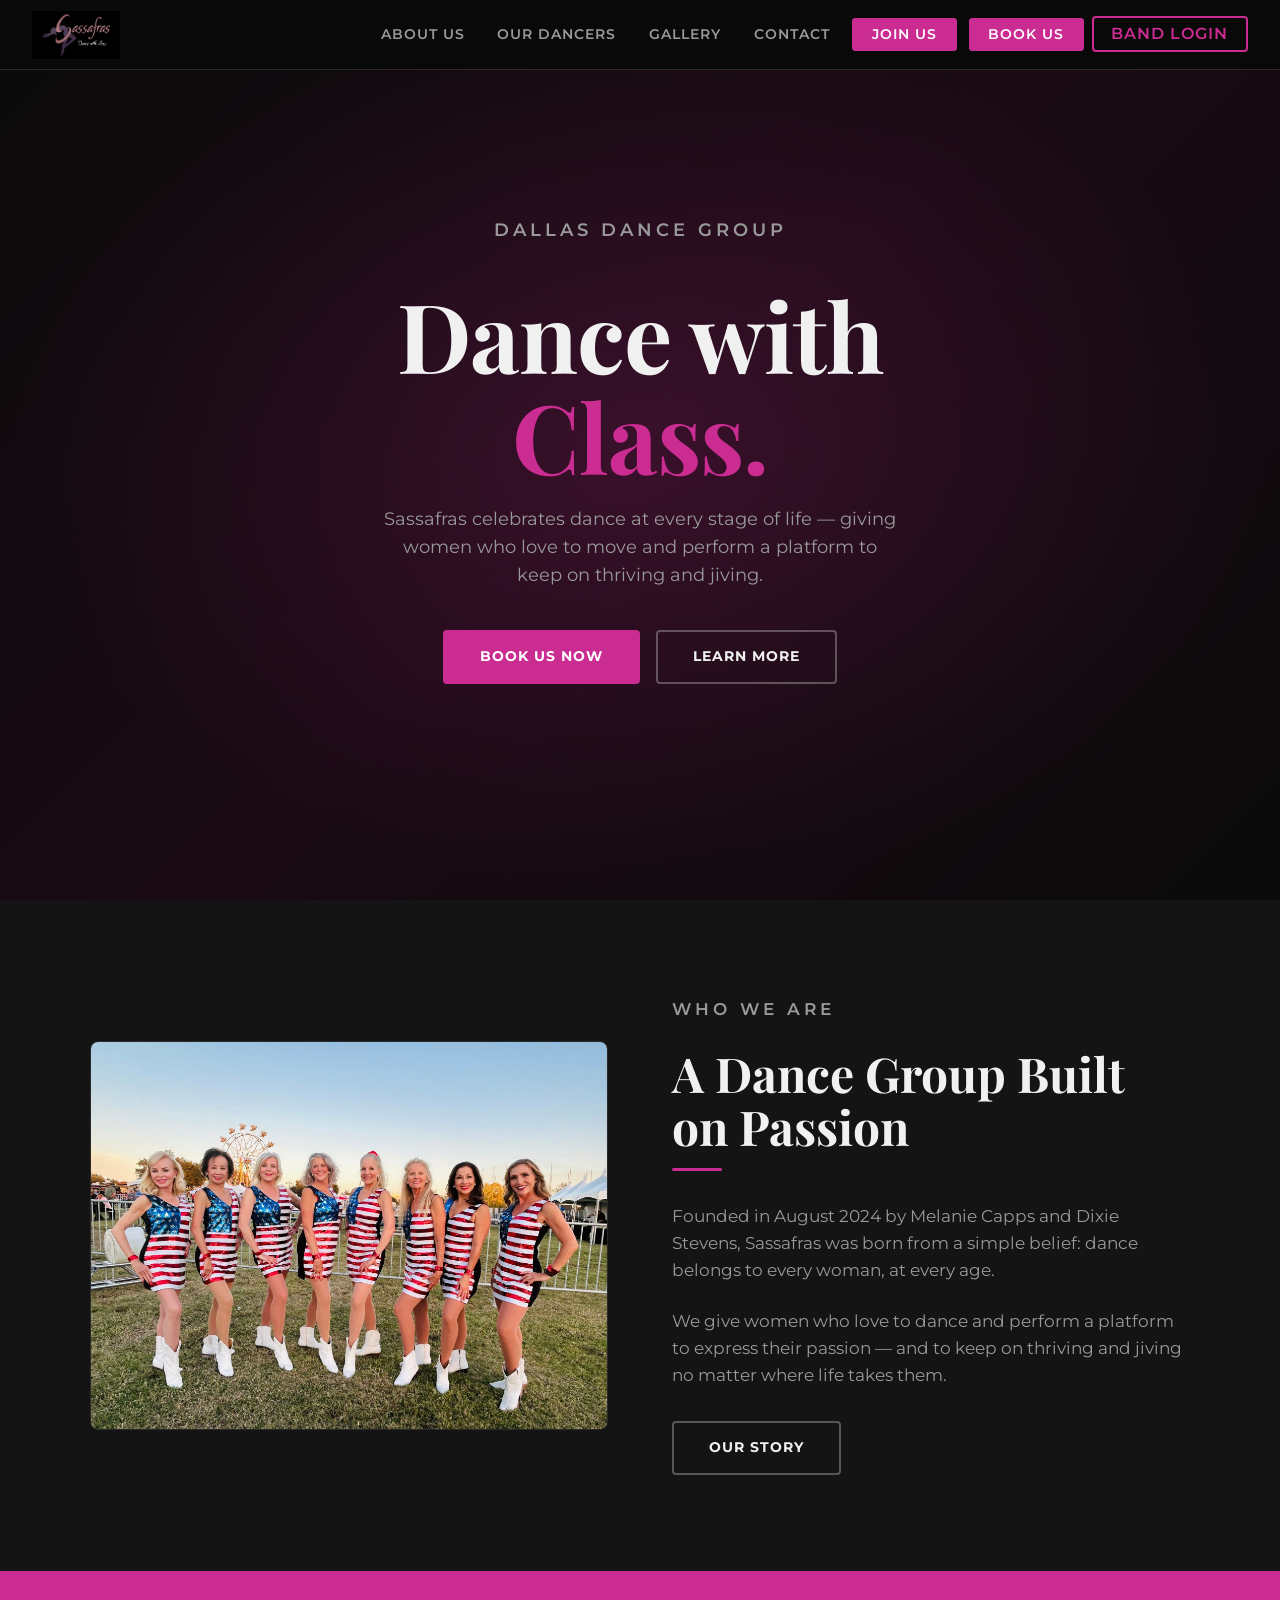
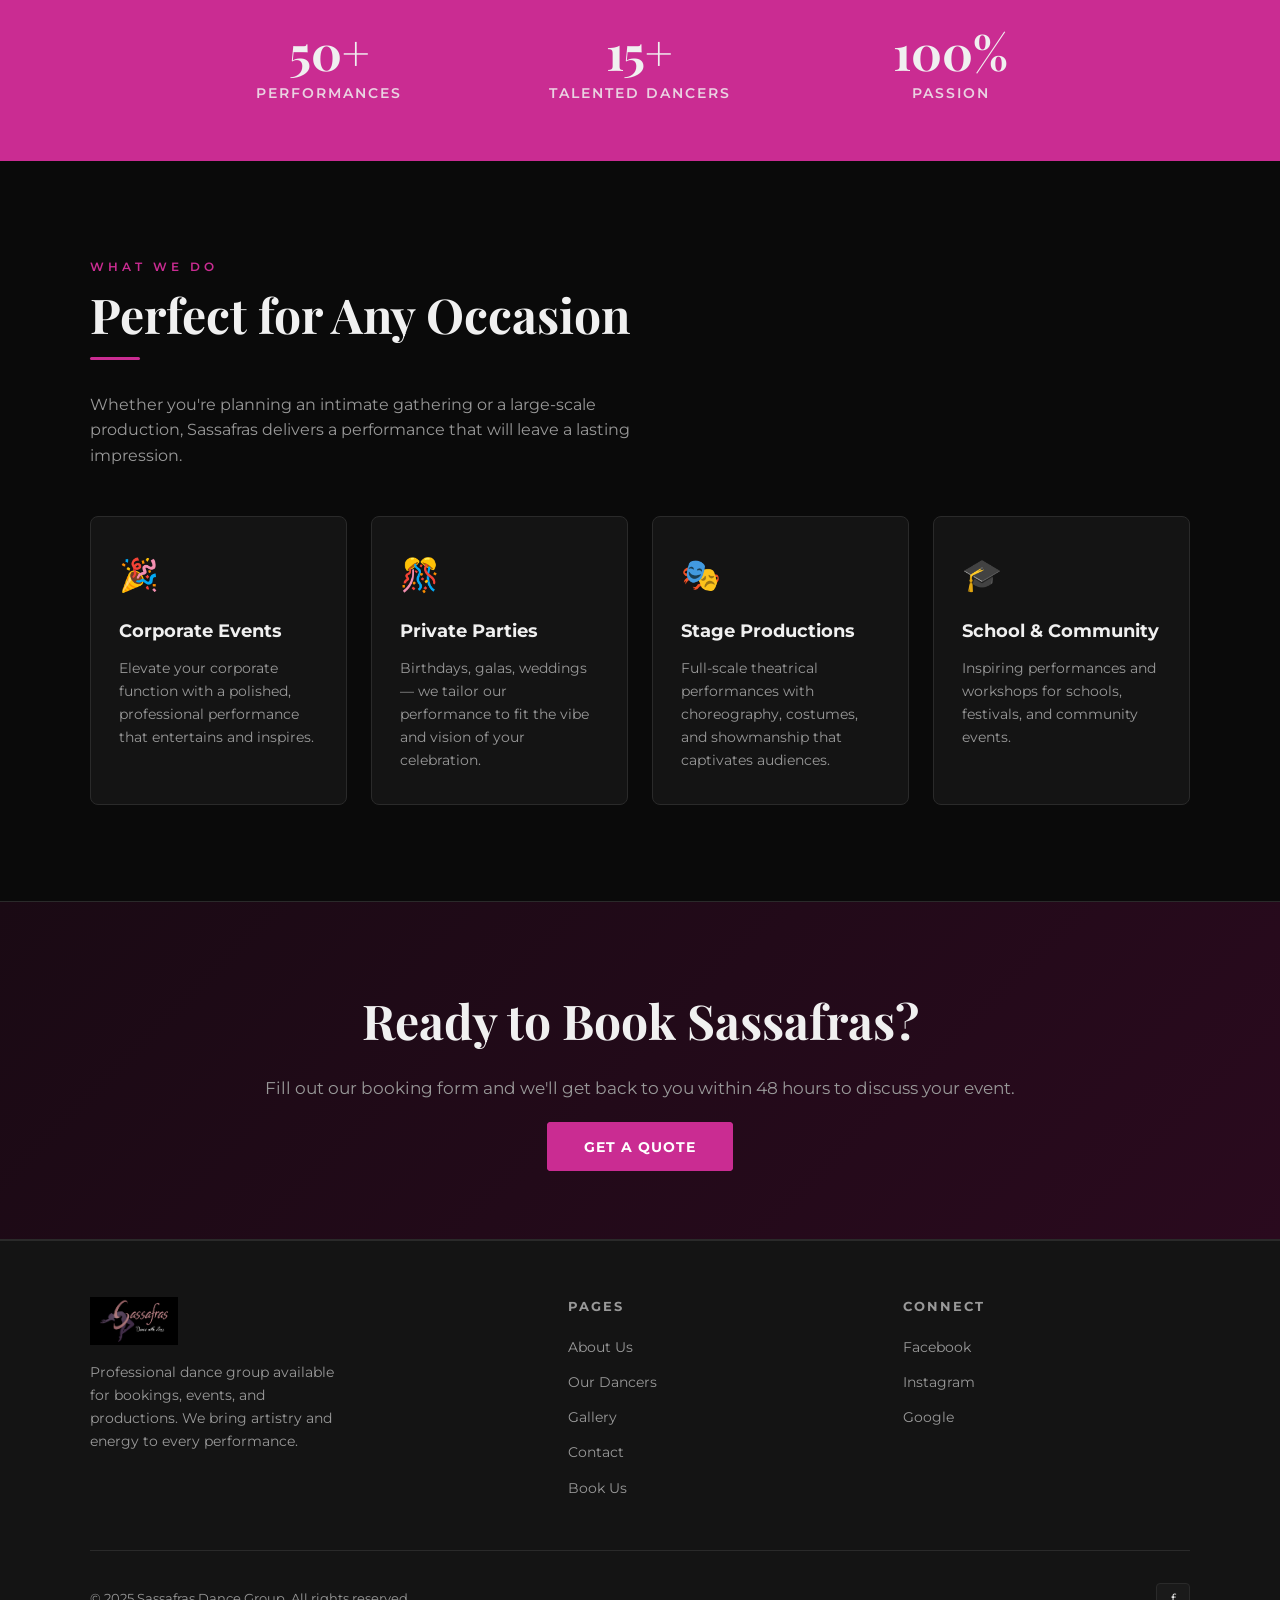
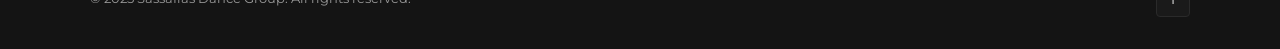
==== index.html @ 0d44bbad "Use absolute URL for favicon" ====
<!DOCTYPE html>
<html lang="en">
<head>
  <meta charset="UTF-8">
  <link rel="icon" type="image/png" href="https://sassafrastx.com/favicon.png">
  <link rel="shortcut icon" type="image/png" href="https://sassafrastx.com/favicon.png">
  <meta name="viewport" content="width=device-width, initial-scale=1.0">
  <meta name="google-site-verification" content="jRcwp123UtspNR2DZfoALTPp-thicHi8EPFoNKeW12Q">
  <title>Sassafras Dance Group — Dallas, TX</title>
  <meta name="description" content="Sassafras Dance Group is a professional women's dance performance group based in Dallas, TX. Available for corporate events, weddings, festivals, and more.">
  <meta name="keywords" content="dance group Dallas TX, women's dance team Dallas, professional dance performance DFW, book dancers Dallas, Sassafras Dance Group">
  <link rel="canonical" href="https://sassafrastx.com/">
  <meta property="og:type" content="website">
  <meta property="og:url" content="https://sassafrastx.com/">
  <meta property="og:title" content="Sassafras Dance Group — Dallas, TX">
  <meta property="og:description" content="Professional women's dance performance group based in Dallas, TX. Available for bookings across the DFW Metroplex.">
  <meta property="og:image" content="https://sassafrastx.com/images/logo.jpg">
  <script type="application/ld+json">
  {
    "@context": "https://schema.org",
    "@type": "PerformingGroup",
    "name": "Sassafras Dance Group",
    "url": "https://sassafrastx.com",
    "logo": "https://sassafrastx.com/images/logo.jpg",
    "description": "Professional women's dance performance group based in Dallas, TX. Available for corporate events, weddings, festivals, and community events across the DFW Metroplex.",
    "address": {
      "@type": "PostalAddress",
      "addressLocality": "Dallas",
      "addressRegion": "TX",
      "addressCountry": "US"
    },
    "email": "director@sassafrastx.com",
    "sameAs": [
      "https://facebook.com/share/g/1JULacy1gz/",
      "https://www.instagram.com/Sassafrastx/"
    ]
  }
  </script>
  <link rel="preconnect" href="https://fonts.googleapis.com">
  <link rel="preconnect" href="https://fonts.gstatic.com" crossorigin>
  <link href="https://fonts.googleapis.com/css2?family=Playfair+Display:wght@700&family=Montserrat:wght@400;600;700&display=swap" rel="stylesheet">
  <link rel="stylesheet" href="css/style.css">
  <!-- Google Analytics -->
  <script async src="https://www.googletagmanager.com/gtag/js?id=G-Y5L8GYF5NN"></script>
  <script>
    window.dataLayer = window.dataLayer || [];
    function gtag(){dataLayer.push(arguments);}
    gtag('js', new Date());
    gtag('config', 'G-Y5L8GYF5NN');
  </script>
</head>
<body>

  <!-- NAV -->
  <nav>
    <a class="nav-logo" href="/"><img src="images/logo.jpg" alt="Sassafras Dance Group" style="height:48px;width:auto;"></a>
    <ul class="nav-links">
      <li><a href="/about">About Us</a></li>
      <li><a href="/dancers">Our Dancers</a></li>
      <li><a href="/gallery">Gallery</a></li>
      <li><a href="/contact">Contact</a></li>
      <li><a href="/join" class="join-btn">Join Us</a></li>
      <li><a href="/book" class="book-btn">Book Us</a></li>
      <li><a href="https://auth.band.us/login?next_url=https%3A%2F%2Fwww.band.us%2Fband%2F95576450%2Fpost" target="_blank" class="login-btn">Band Login</a></li>
    </ul>
    <div class="hamburger" aria-label="Menu" role="button" tabindex="0">
      <span></span><span></span><span></span>
    </div>
  </nav>
  <div class="mobile-menu">
    <a href="/about">About Us</a>
    <a href="/dancers">Our Dancers</a>
    <a href="/gallery">Gallery</a>
    <a href="/contact">Contact</a>
    <a href="/join" class="book-btn">Join Us</a>
    <a href="/book" class="book-btn">Book Us</a>
    <a href="https://auth.band.us/login?next_url=https%3A%2F%2Fwww.band.us%2Fband%2F95576450%2Fpost" target="_blank">Band Login</a>
  </div>

  <!-- HERO -->
  <section class="hero">
    <div class="hero-content">
      <p class="hero-eyebrow">Dallas Dance Group</p>
      <h1>Dance with<br><span>Class.</span></h1>
      <p>Sassafras celebrates dance at every stage of life — giving women who love to move and perform a platform to keep on thriving and jiving.</p>
      <div class="hero-buttons">
        <a href="/book" class="btn-primary">Book Us Now</a>
        <a href="/about" class="btn-outline">Learn More</a>
      </div>
    </div>
  </section>

  <!-- ABOUT TEASER -->
  <section class="about-teaser">
    <div class="section-inner about-grid">
      <div style="border-radius:8px;overflow:hidden;border:1px solid var(--border);"><img src="images/Main/Who we are.jpg" alt="Who We Are — Sassafras Dance Group" style="width:100%;height:100%;object-fit:cover;display:block;"></div>
      <div class="about-text">
        <p class="section-label">Who We Are</p>
        <h2 class="section-title">A Dance Group Built on Passion</h2>
        <div class="divider"></div>
        <p>Founded in August 2024 by Melanie Capps and Dixie Stevens, Sassafras was born from a simple belief: dance belongs to every woman, at every age.</p>
        <p>We give women who love to dance and perform a platform to express their passion — and to keep on thriving and jiving no matter where life takes them.</p>
        <a href="/about" class="btn-outline" style="display:inline-block;margin-top:0.5rem;">Our Story</a>
      </div>
    </div>
  </section>

  <!-- STATS -->
  <div class="stats">
    <div class="stats-grid">
      <div>
        <div class="stat-number">50+</div>
        <div class="stat-label">Performances</div>
      </div>
      <div>
        <div class="stat-number">15+</div>
        <div class="stat-label">Talented Dancers</div>
      </div>
      <div>
        <div class="stat-number">100%</div>
        <div class="stat-label">Passion</div>
      </div>
    </div>
  </div>

  <!-- SERVICES -->
  <section>
    <div class="section-inner">
      <p class="section-label">What We Do</p>
      <h2 class="section-title">Perfect for Any Occasion</h2>
      <div class="divider"></div>
      <p class="section-sub">Whether you're planning an intimate gathering or a large-scale production, Sassafras delivers a performance that will leave a lasting impression.</p>
      <div class="services-grid">
        <div class="service-card">
          <div class="service-icon">🎉</div>
          <h3>Corporate Events</h3>
          <p>Elevate your corporate function with a polished, professional performance that entertains and inspires.</p>
        </div>
        <div class="service-card">
          <div class="service-icon">🎊</div>
          <h3>Private Parties</h3>
          <p>Birthdays, galas, weddings — we tailor our performance to fit the vibe and vision of your celebration.</p>
        </div>
        <div class="service-card">
          <div class="service-icon">🎭</div>
          <h3>Stage Productions</h3>
          <p>Full-scale theatrical performances with choreography, costumes, and showmanship that captivates audiences.</p>
        </div>
        <div class="service-card">
          <div class="service-icon">🎓</div>
          <h3>School & Community</h3>
          <p>Inspiring performances and workshops for schools, festivals, and community events.</p>
        </div>
      </div>
    </div>
  </section>

  <!-- CTA BANNER -->
  <div class="cta-banner">
    <div class="section-inner">
      <h2>Ready to Book Sassafras?</h2>
      <p>Fill out our booking form and we'll get back to you within 48 hours to discuss your event.</p>
      <a href="/book" class="btn-primary">Get a Quote</a>
    </div>
  </div>

  <!-- FOOTER -->
  <footer>
    <div class="footer-inner">
      <div class="footer-brand">
        <a class="nav-logo" href="/"><img src="images/logo.jpg" alt="Sassafras Dance Group" style="height:48px;width:auto;"></a>
        <p>Professional dance group available for bookings, events, and productions. We bring artistry and energy to every performance.</p>
      </div>
      <div>
        <h4>Pages</h4>
        <ul>
          <li><a href="/about">About Us</a></li>
          <li><a href="/dancers">Our Dancers</a></li>
          <li><a href="/gallery">Gallery</a></li>
          <li><a href="/contact">Contact</a></li>
          <li><a href="/book">Book Us</a></li>
        </ul>
      </div>
      <div>
        <h4>Connect</h4>
        <ul>
          <li><a href="https://facebook.com/share/g/1JULacy1gz/" target="_blank">Facebook</a></li>
          <li><a href="https://www.instagram.com/Sassafrastx/" target="_blank">Instagram</a></li>
          <li><a href="https://share.google/0nGofY9VEpciTa6bD" target="_blank">Google</a></li>
          
          
        </ul>
      </div>
    </div>
    <div class="footer-bottom">
      <p>&copy; 2025 Sassafras Dance Group. All rights reserved.</p>
      <div class="footer-social">
        <a href="https://facebook.com/share/g/1JULacy1gz/" target="_blank" aria-label="Facebook">f</a>
      </div>
    </div>
  </footer>

  <script src="js/main.js"></script>
</body>
</html>
---- css/style.css ----
/* ===== VARIABLES ===== */
:root {
  --pink: #CA2C92;
  --pink-dark: #a02275;
  --pink-glow: rgba(202, 44, 146, 0.35);
  --bg: #0a0a0a;
  --bg-card: #141414;
  --bg-card2: #1a1a1a;
  --text: #f0f0f0;
  --text-muted: #999;
  --border: #2a2a2a;
  --nav-height: 70px;
}

/* ===== RESET ===== */
*, *::before, *::after { box-sizing: border-box; margin: 0; padding: 0; }
html { scroll-behavior: smooth; }
body {
  font-family: 'Montserrat', sans-serif;
  background: var(--bg);
  color: var(--text);
  line-height: 1.6;
}
img { max-width: 100%; display: block; }
a { color: inherit; text-decoration: none; }
ul { list-style: none; }

/* ===== NAV ===== */
nav {
  position: fixed;
  top: 0; left: 0; right: 0;
  height: var(--nav-height);
  background: rgba(10, 10, 10, 0.95);
  backdrop-filter: blur(10px);
  border-bottom: 1px solid var(--border);
  display: flex;
  align-items: center;
  justify-content: space-between;
  padding: 0 2rem;
  z-index: 1000;
}
.nav-logo {
  font-family: 'Playfair Display', serif;
  font-size: 1.6rem;
  font-weight: 700;
  color: var(--pink);
  letter-spacing: 2px;
}
.nav-logo span { color: var(--text); }
.nav-links {
  display: flex;
  align-items: center;
  gap: 0.25rem;
}
.nav-links a {
  padding: 0.4rem 0.9rem;
  font-size: 0.85rem;
  font-weight: 600;
  letter-spacing: 1px;
  text-transform: uppercase;
  color: var(--text-muted);
  border-radius: 4px;
  transition: color 0.2s;
}
.nav-links a:hover { color: var(--text); }
.nav-links a.active { color: var(--text); }
.nav-links .join-btn {
  color: #fff;
  background: var(--pink);
  border: 2px solid var(--pink);
  padding: 0.4rem 1.1rem;
  border-radius: 4px;
  margin-left: 0.25rem;
  transition: background 0.2s, box-shadow 0.2s;
}
.nav-links .join-btn:hover {
  background: var(--pink-dark);
  box-shadow: 0 0 14px var(--pink-glow);
}
.nav-links .book-btn {
  color: #fff;
  background: var(--pink);
  border: 2px solid var(--pink);
  padding: 0.4rem 1.1rem;
  border-radius: 4px;
  margin-left: 0.5rem;
  transition: background 0.2s, box-shadow 0.2s;
}
.nav-links .book-btn:hover {
  background: var(--pink-dark);
  box-shadow: 0 0 14px var(--pink-glow);
}
.nav-links .login-btn {
  color: var(--pink);
  border: 2px solid var(--pink);
  padding: 0.4rem 1.1rem;
  border-radius: 4px;
  font-size: inherit;
  margin-left: 0.25rem;
  transition: background 0.2s;
}
.nav-links .login-btn:hover { background: rgba(202,44,146,0.15); }

/* Hamburger */
.hamburger {
  display: none;
  flex-direction: column;
  gap: 5px;
  cursor: pointer;
  padding: 4px;
}
.hamburger span {
  display: block;
  width: 24px;
  height: 2px;
  background: var(--text);
  transition: all 0.3s;
}
.hamburger.open span:nth-child(1) { transform: translateY(7px) rotate(45deg); }
.hamburger.open span:nth-child(2) { opacity: 0; }
.hamburger.open span:nth-child(3) { transform: translateY(-7px) rotate(-45deg); }

/* Mobile nav */
.mobile-menu {
  display: none;
  position: fixed;
  top: var(--nav-height);
  left: 0; right: 0;
  background: rgba(10,10,10,0.98);
  padding: 1.5rem 2rem;
  flex-direction: column;
  gap: 0.25rem;
  border-bottom: 1px solid var(--border);
  z-index: 999;
}
.mobile-menu a {
  padding: 0.75rem 0;
  font-size: 1rem;
  font-weight: 600;
  letter-spacing: 1px;
  text-transform: uppercase;
  color: var(--text-muted);
  border-bottom: 1px solid var(--border);
  transition: color 0.2s;
}
.mobile-menu a:last-child { border-bottom: none; }
.mobile-menu a:hover, .mobile-menu a.active { color: var(--text); }
.mobile-menu .book-btn {
  color: var(--text) !important;
  background: var(--pink);
  text-align: center;
  border-radius: 4px;
  border-bottom: none !important;
  padding: 0.75rem 1rem !important;
  margin-top: 0.5rem;
}

/* ===== HERO ===== */
.hero {
  min-height: 100vh;
  display: flex;
  align-items: center;
  justify-content: center;
  text-align: center;
  position: relative;
  overflow: hidden;
  padding: 0 1.5rem;
  background: linear-gradient(135deg, #0a0a0a 0%, #1a0a14 50%, #0a0a0a 100%);
}
.hero::before {
  content: '';
  position: absolute;
  inset: 0;
  background: radial-gradient(ellipse at center, rgba(202,44,146,0.18) 0%, transparent 70%);
  pointer-events: none;
}
.hero-content { position: relative; z-index: 1; max-width: 800px; }
.hero-eyebrow {
  font-size: 0.8rem;
  letter-spacing: 4px;
  text-transform: uppercase;
  color: var(--pink);
  margin-bottom: 1.2rem;
  font-weight: 600;
}
.hero h1 {
  font-family: 'Playfair Display', serif;
  font-size: clamp(3rem, 8vw, 6rem);
  font-weight: 700;
  line-height: 1.05;
  margin-bottom: 1.2rem;
  letter-spacing: -1px;
}
.hero h1 span { color: var(--pink); }
.hero p {
  font-size: 1.1rem;
  color: var(--text-muted);
  max-width: 520px;
  margin: 0 auto 2.5rem;
}
.hero-buttons { display: flex; gap: 1rem; justify-content: center; flex-wrap: wrap; }
.btn-primary {
  background: var(--pink);
  color: #fff;
  padding: 0.85rem 2.2rem;
  border-radius: 4px;
  font-weight: 700;
  font-size: 0.9rem;
  letter-spacing: 1px;
  text-transform: uppercase;
  transition: background 0.2s, box-shadow 0.2s;
  border: 2px solid var(--pink);
}
.btn-primary:hover {
  background: var(--pink-dark);
  box-shadow: 0 0 20px var(--pink-glow);
}
.btn-outline {
  border: 2px solid rgba(240,240,240,0.3);
  color: var(--text);
  padding: 0.85rem 2.2rem;
  border-radius: 4px;
  font-weight: 700;
  font-size: 0.9rem;
  letter-spacing: 1px;
  text-transform: uppercase;
  transition: border-color 0.2s, background 0.2s;
}
.btn-outline:hover { border-color: var(--pink); background: rgba(202,44,146,0.1); }

/* ===== PAGE WRAPPER ===== */
.page-content { padding-top: var(--nav-height); }

/* ===== SECTION BASE ===== */
section { padding: 6rem 1.5rem; }
.section-inner { max-width: 1100px; margin: 0 auto; }
.section-label {
  font-size: 0.75rem;
  letter-spacing: 4px;
  text-transform: uppercase;
  color: var(--pink);
  font-weight: 600;
  margin-bottom: 0.75rem;
}
.section-title {
  font-family: 'Playfair Display', serif;
  font-size: clamp(2rem, 4vw, 3rem);
  font-weight: 700;
  margin-bottom: 1rem;
  line-height: 1.1;
}
.section-sub {
  color: var(--text-muted);
  max-width: 600px;
  font-size: 1rem;
  margin-bottom: 3rem;
}
.divider {
  width: 50px;
  height: 3px;
  background: var(--pink);
  margin: 1rem 0 2rem;
  border-radius: 2px;
}

/* ===== PAGE HERO (inner pages) ===== */
.page-hero {
  padding: calc(var(--nav-height) + 4rem) 1.5rem 4rem;
  text-align: center;
  background: linear-gradient(180deg, #110810 0%, var(--bg) 100%);
  border-bottom: 1px solid var(--border);
}
.page-hero .section-label { display: block; margin-bottom: 0.5rem; }
.page-hero h1 {
  font-family: 'Playfair Display', serif;
  font-size: clamp(2.5rem, 5vw, 4rem);
  font-weight: 700;
}

/* ===== HOME: ABOUT TEASER ===== */
.about-teaser { background: var(--bg-card); }
.about-grid {
  display: grid;
  grid-template-columns: 1fr 1fr;
  gap: 4rem;
  align-items: center;
}
.about-img-placeholder {
  aspect-ratio: 4/5;
  background: linear-gradient(135deg, #1a0a14, #2a1020);
  border: 1px solid var(--border);
  border-radius: 8px;
  display: flex;
  align-items: center;
  justify-content: center;
  color: var(--text-muted);
  font-size: 0.85rem;
  letter-spacing: 2px;
  text-transform: uppercase;
}
.about-text p { color: var(--text-muted); margin-bottom: 1.5rem; font-size: 1.05rem; }

/* ===== HOME: STATS ===== */
.stats {
  background: var(--pink);
  padding: 3.5rem 1.5rem;
}
.stats-grid {
  max-width: 900px;
  margin: 0 auto;
  display: grid;
  grid-template-columns: repeat(3, 1fr);
  gap: 2rem;
  text-align: center;
}
.stat-number {
  font-family: 'Playfair Display', serif;
  font-size: 3rem;
  font-weight: 700;
  line-height: 1;
  margin-bottom: 0.5rem;
}
.stat-label { font-size: 0.85rem; font-weight: 600; letter-spacing: 2px; text-transform: uppercase; opacity: 0.85; }

/* ===== HOME: SERVICES ===== */
.services-grid {
  display: grid;
  grid-template-columns: repeat(auto-fit, minmax(250px, 1fr));
  gap: 1.5rem;
  margin-top: 3rem;
}
.service-card {
  background: var(--bg-card);
  border: 1px solid var(--border);
  border-radius: 8px;
  padding: 2rem 1.75rem;
  transition: border-color 0.2s, transform 0.2s;
}
.service-card:hover { border-color: var(--pink); transform: translateY(-3px); }
.service-icon {
  font-size: 2rem;
  margin-bottom: 1rem;
}
.service-card h3 { font-size: 1.1rem; font-weight: 700; margin-bottom: 0.75rem; }
.service-card p { color: var(--text-muted); font-size: 0.9rem; }

/* ===== HOME: CTA BANNER ===== */
.cta-banner {
  background: linear-gradient(135deg, #1a0a14, #2a0a1e);
  border-top: 1px solid var(--border);
  border-bottom: 1px solid var(--border);
  text-align: center;
  padding: 5rem 1.5rem;
}
.cta-banner h2 {
  font-family: 'Playfair Display', serif;
  font-size: clamp(2rem, 4vw, 3rem);
  margin-bottom: 1rem;
}
.cta-banner p { color: var(--text-muted); margin-bottom: 2rem; font-size: 1.05rem; }

/* ===== ABOUT PAGE ===== */
.about-full-grid {
  display: grid;
  grid-template-columns: 1fr 1fr;
  gap: 4rem;
  align-items: start;
  margin-bottom: 5rem;
}
.about-full-grid p { color: var(--text-muted); margin-bottom: 1.25rem; }
.values-grid {
  display: grid;
  grid-template-columns: repeat(auto-fit, minmax(220px, 1fr));
  gap: 1.5rem;
  margin-top: 2rem;
}
.value-card {
  background: var(--bg-card);
  border: 1px solid var(--border);
  border-radius: 8px;
  padding: 1.75rem;
  border-top: 3px solid var(--pink);
}
.value-card h3 { font-size: 1rem; font-weight: 700; margin-bottom: 0.5rem; }
.value-card p { color: var(--text-muted); font-size: 0.9rem; }

/* ===== DANCERS PAGE ===== */
.dancers-grid {
  display: grid;
  grid-template-columns: repeat(auto-fill, minmax(260px, 1fr));
  gap: 2rem;
}
.dancer-card {
  background: var(--bg-card);
  border: 1px solid var(--border);
  border-radius: 8px;
  overflow: hidden;
  transition: transform 0.2s, border-color 0.2s;
}
.dancer-card:hover { transform: translateY(-4px); border-color: var(--pink); }
.dancer-photo {
  aspect-ratio: 3/4;
  background: linear-gradient(135deg, #1a0a14, #2a1020);
  display: flex;
  align-items: center;
  justify-content: center;
  color: var(--text-muted);
  font-size: 0.8rem;
  letter-spacing: 2px;
  text-transform: uppercase;
  position: relative;
  overflow: hidden;
}
.dancer-photo img {
  width: 100%;
  height: 100%;
  object-fit: cover;
  position: absolute;
  inset: 0;
}
.dancer-info { padding: 1.5rem; }
.dancer-name { font-size: 1.1rem; font-weight: 700; margin-bottom: 0.25rem; }
.dancer-role { font-size: 0.8rem; color: var(--pink); font-weight: 600; letter-spacing: 1px; text-transform: uppercase; margin-bottom: 0.75rem; }
.dancer-bio { font-size: 0.9rem; color: var(--text-muted); }

/* ===== GALLERY PAGE ===== */
.gallery-tabs {
  display: flex;
  gap: 0.5rem;
  margin-bottom: 2.5rem;
  flex-wrap: wrap;
}
.tab-btn {
  padding: 0.5rem 1.25rem;
  border: 1px solid var(--border);
  background: transparent;
  color: var(--text-muted);
  border-radius: 4px;
  font-size: 0.85rem;
  font-weight: 600;
  letter-spacing: 1px;
  text-transform: uppercase;
  cursor: pointer;
  transition: all 0.2s;
  font-family: 'Montserrat', sans-serif;
}
.tab-btn:hover { color: var(--text); border-color: var(--text-muted); }
.tab-btn.active { background: var(--pink); color: #fff; border-color: var(--pink); }
.gallery-grid {
  display: grid;
  grid-template-columns: repeat(auto-fill, minmax(280px, 1fr));
  gap: 1rem;
}
.gallery-item {
  aspect-ratio: 4/3;
  background: linear-gradient(135deg, #1a0a14, #2a1020);
  border-radius: 6px;
  overflow: hidden;
  position: relative;
  cursor: pointer;
  border: 1px solid var(--border);
  transition: transform 0.2s;
}
.gallery-item:hover { transform: scale(1.02); }
.gallery-item img {
  width: 100%; height: 100%;
  object-fit: cover;
  position: absolute;
  inset: 0;
}
.gallery-placeholder {
  width: 100%; height: 100%;
  display: flex;
  align-items: center;
  justify-content: center;
  color: var(--text-muted);
  font-size: 0.75rem;
  letter-spacing: 2px;
  text-transform: uppercase;
}
.gallery-video-grid {
  display: grid;
  grid-template-columns: repeat(auto-fill, minmax(320px, 1fr));
  gap: 1.5rem;
}
.video-item {
  border-radius: 8px;
  overflow: hidden;
  border: 1px solid var(--border);
  background: var(--bg-card);
}
.video-thumb {
  border-radius: 8px;
  overflow: hidden;
  border: 2px solid var(--border);
  background: var(--bg-card);
  cursor: pointer;
  transition: border-color 0.2s, transform 0.2s;
}
.video-thumb:hover { border-color: var(--pink); transform: translateY(-2px); }
.video-thumb.active-thumb { border-color: var(--pink); }
.video-play {
  width: 56px;
  height: 56px;
  background: var(--pink);
  border-radius: 50%;
  display: flex;
  align-items: center;
  justify-content: center;
  font-size: 1.25rem;
  box-shadow: 0 0 20px var(--pink-glow);
}
.video-info { padding: 1rem 1.25rem; }
.video-info h4 { font-size: 0.95rem; font-weight: 700; margin-bottom: 0.25rem; }
.video-info p { font-size: 0.8rem; color: var(--text-muted); }
.gallery-section { display: none; }
.gallery-section.active { display: block; }

/* ===== CONTACT PAGE ===== */
.contact-grid {
  display: grid;
  grid-template-columns: 1fr 1.8fr;
  gap: 4rem;
  align-items: start;
}
.contact-info h3 { font-size: 1.25rem; font-weight: 700; margin-bottom: 1.5rem; }
.contact-item { display: flex; gap: 1rem; margin-bottom: 1.5rem; align-items: flex-start; }
.contact-icon {
  width: 40px;
  height: 40px;
  background: rgba(202,44,146,0.15);
  border: 1px solid rgba(202,44,146,0.3);
  border-radius: 8px;
  display: flex;
  align-items: center;
  justify-content: center;
  font-size: 1rem;
  flex-shrink: 0;
}
.contact-item-text p:first-child { font-weight: 600; font-size: 0.9rem; margin-bottom: 0.2rem; }
.contact-item-text p:last-child { color: var(--text-muted); font-size: 0.9rem; }
.social-links { display: flex; gap: 0.75rem; margin-top: 2rem; flex-wrap: wrap; }
.social-link {
  display: flex;
  align-items: center;
  gap: 0.5rem;
  padding: 0.5rem 1rem;
  background: var(--bg-card);
  border: 1px solid var(--border);
  border-radius: 4px;
  font-size: 0.85rem;
  font-weight: 600;
  transition: border-color 0.2s, background 0.2s;
}
.social-link:hover { border-color: var(--pink); background: rgba(202,44,146,0.1); }

/* ===== FORMS ===== */
.form-card {
  background: var(--bg-card);
  border: 1px solid var(--border);
  border-radius: 8px;
  padding: 2.5rem;
}
.form-title { font-size: 1.25rem; font-weight: 700; margin-bottom: 1.75rem; }
.form-row { display: grid; grid-template-columns: 1fr 1fr; gap: 1rem; }
.form-group { margin-bottom: 1.25rem; }
.form-group label {
  display: block;
  font-size: 0.8rem;
  font-weight: 600;
  letter-spacing: 1px;
  text-transform: uppercase;
  color: var(--text-muted);
  margin-bottom: 0.4rem;
}
.form-group input,
.form-group select,
.form-group textarea {
  width: 100%;
  background: var(--bg-card2);
  border: 1px solid var(--border);
  color: var(--text);
  padding: 0.75rem 1rem;
  border-radius: 4px;
  font-size: 0.95rem;
  font-family: 'Montserrat', sans-serif;
  transition: border-color 0.2s;
  outline: none;
  -webkit-appearance: none;
}
.form-group select {
  cursor: pointer;
  background-image: url("data:image/svg+xml,%3Csvg xmlns='http://www.w3.org/2000/svg' width='12' height='8' viewBox='0 0 12 8'%3E%3Cpath fill='%23999' d='M6 8L0 0h12z'/%3E%3C/svg%3E");
  background-repeat: no-repeat;
  background-position: right 1rem center;
  padding-right: 2.5rem;
}
.form-group input:focus,
.form-group select:focus,
.form-group textarea:focus { border-color: var(--pink); }
.form-group textarea { resize: vertical; min-height: 120px; }
.form-submit {
  width: 100%;
  background: var(--pink);
  color: #fff;
  border: none;
  padding: 1rem;
  border-radius: 4px;
  font-size: 0.9rem;
  font-weight: 700;
  letter-spacing: 1px;
  text-transform: uppercase;
  cursor: pointer;
  font-family: 'Montserrat', sans-serif;
  transition: background 0.2s, box-shadow 0.2s;
  margin-top: 0.5rem;
}
.form-submit:hover { background: var(--pink-dark); box-shadow: 0 0 16px var(--pink-glow); }
.form-note { font-size: 0.8rem; color: var(--text-muted); margin-top: 1rem; text-align: center; }

/* ===== BOOK PAGE ===== */
.book-hero {
  padding: calc(var(--nav-height) + 4rem) 1.5rem 4rem;
  text-align: center;
  background: linear-gradient(135deg, #110810 0%, #1a0a14 50%, var(--bg) 100%);
  border-bottom: 1px solid var(--border);
}
.book-form-wrapper { max-width: 700px; margin: 0 auto; padding: 4rem 1.5rem; }
.book-info-grid {
  display: grid;
  grid-template-columns: repeat(auto-fit, minmax(200px, 1fr));
  gap: 1rem;
  margin-bottom: 3rem;
}
.book-info-card {
  background: var(--bg-card);
  border: 1px solid var(--border);
  border-radius: 8px;
  padding: 1.5rem;
  text-align: center;
}
.book-info-card .icon { font-size: 1.75rem; margin-bottom: 0.75rem; }
.book-info-card h4 { font-size: 0.9rem; font-weight: 700; margin-bottom: 0.25rem; }
.book-info-card p { font-size: 0.8rem; color: var(--text-muted); }

/* ===== FOOTER ===== */
footer {
  background: var(--bg-card);
  border-top: 1px solid var(--border);
  padding: 3.5rem 1.5rem 2rem;
}
.footer-inner {
  max-width: 1100px;
  margin: 0 auto;
  display: grid;
  grid-template-columns: 1.5fr 1fr 1fr;
  gap: 3rem;
  margin-bottom: 2.5rem;
}
.footer-brand .nav-logo { font-size: 1.4rem; display: block; margin-bottom: 1rem; }
.footer-brand p { font-size: 0.9rem; color: var(--text-muted); max-width: 260px; }
footer h4 { font-size: 0.8rem; font-weight: 700; letter-spacing: 2px; text-transform: uppercase; color: var(--text-muted); margin-bottom: 1rem; }
footer ul li { margin-bottom: 0.6rem; }
footer ul li a { font-size: 0.9rem; color: var(--text-muted); transition: color 0.2s; }
footer ul li a:hover { color: var(--pink); }
.footer-bottom {
  max-width: 1100px;
  margin: 0 auto;
  padding-top: 2rem;
  border-top: 1px solid var(--border);
  display: flex;
  justify-content: space-between;
  align-items: center;
  flex-wrap: wrap;
  gap: 1rem;
}
.footer-bottom p { font-size: 0.8rem; color: var(--text-muted); }
.footer-social { display: flex; gap: 0.75rem; }
.footer-social a {
  width: 34px; height: 34px;
  background: var(--bg-card2);
  border: 1px solid var(--border);
  border-radius: 4px;
  display: flex;
  align-items: center;
  justify-content: center;
  font-size: 0.9rem;
  transition: border-color 0.2s, background 0.2s;
}
.footer-social a:hover { border-color: var(--pink); background: rgba(202,44,146,0.15); }

/* ===== RESPONSIVE ===== */
@media (max-width: 768px) {
  .nav-links { display: none; }
  .hamburger { display: flex; }
  .mobile-menu.open { display: flex; }
  .about-grid,
  .about-full-grid,
  .contact-grid { grid-template-columns: 1fr; gap: 2rem; }
  .form-row { grid-template-columns: 1fr; }
  .stats-grid { grid-template-columns: 1fr; gap: 1.5rem; }
  .footer-inner { grid-template-columns: 1fr; gap: 2rem; }
  .footer-bottom { flex-direction: column; text-align: center; }
}
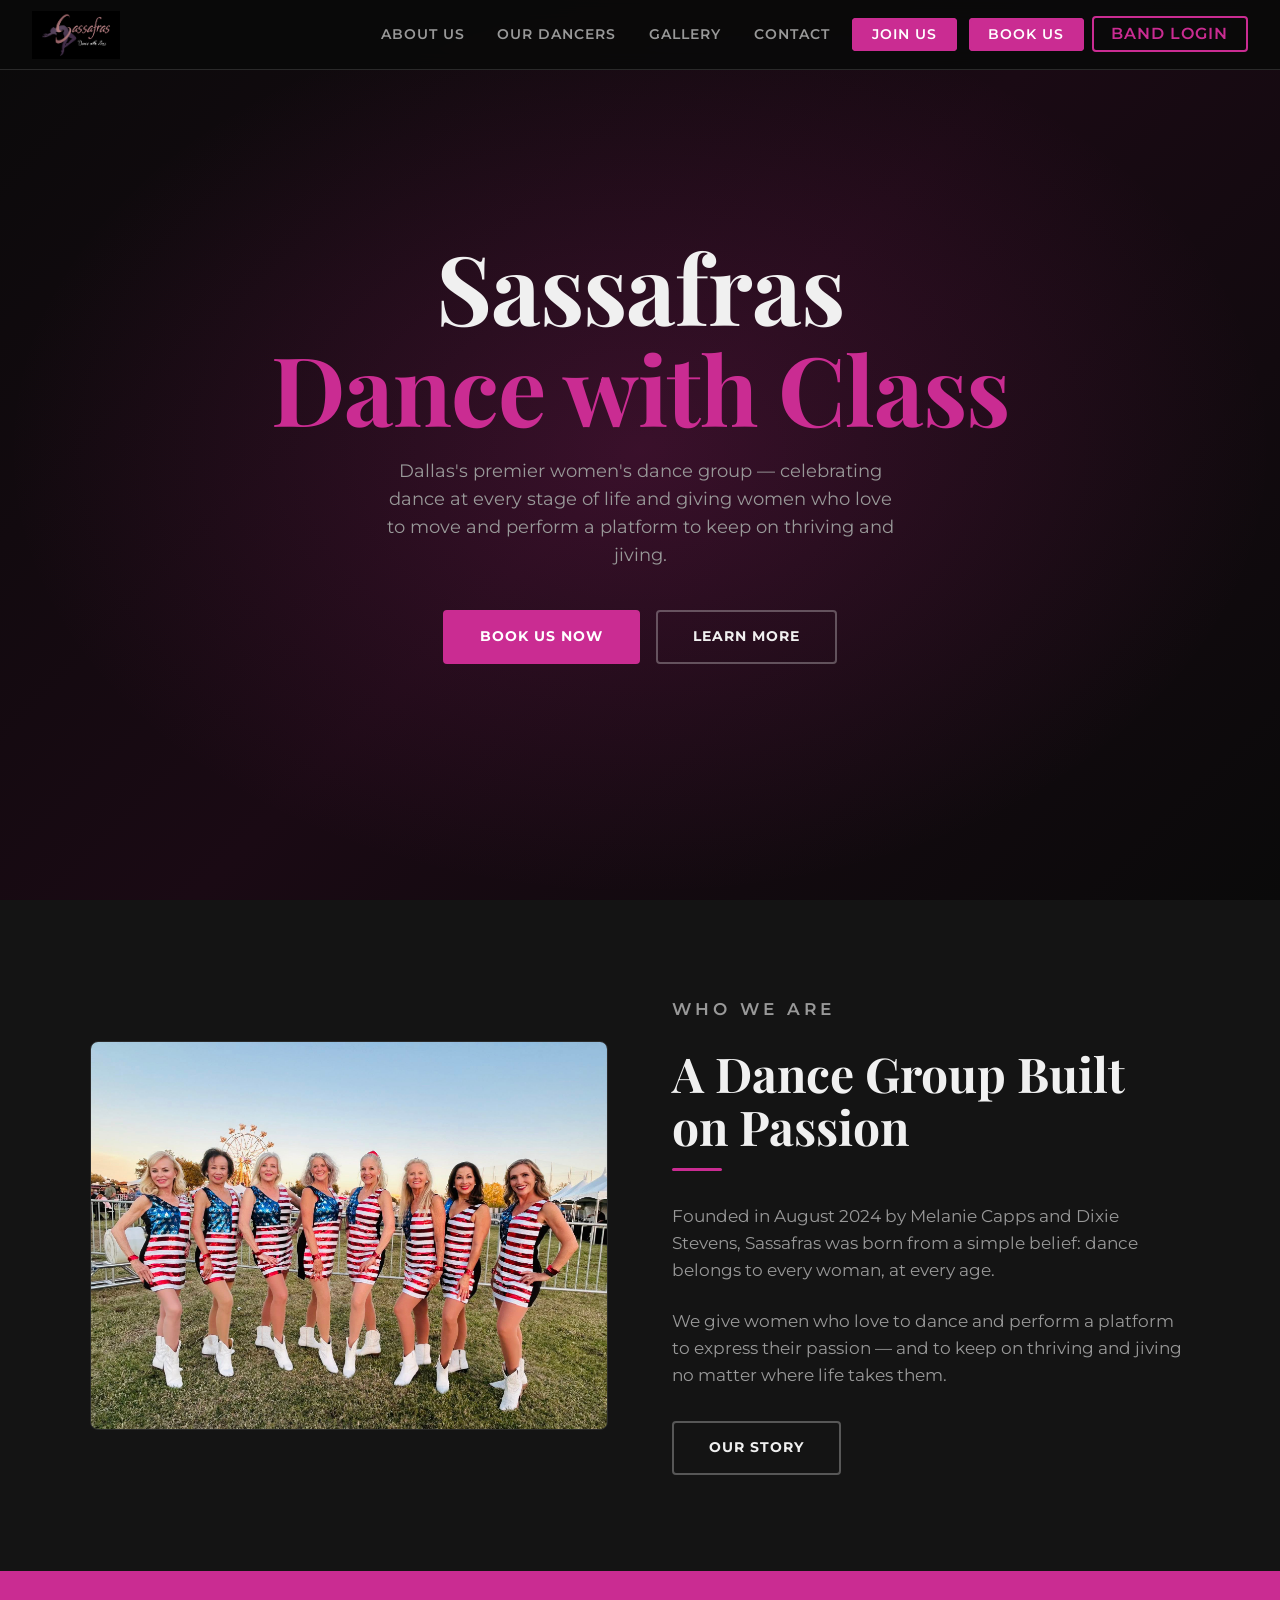
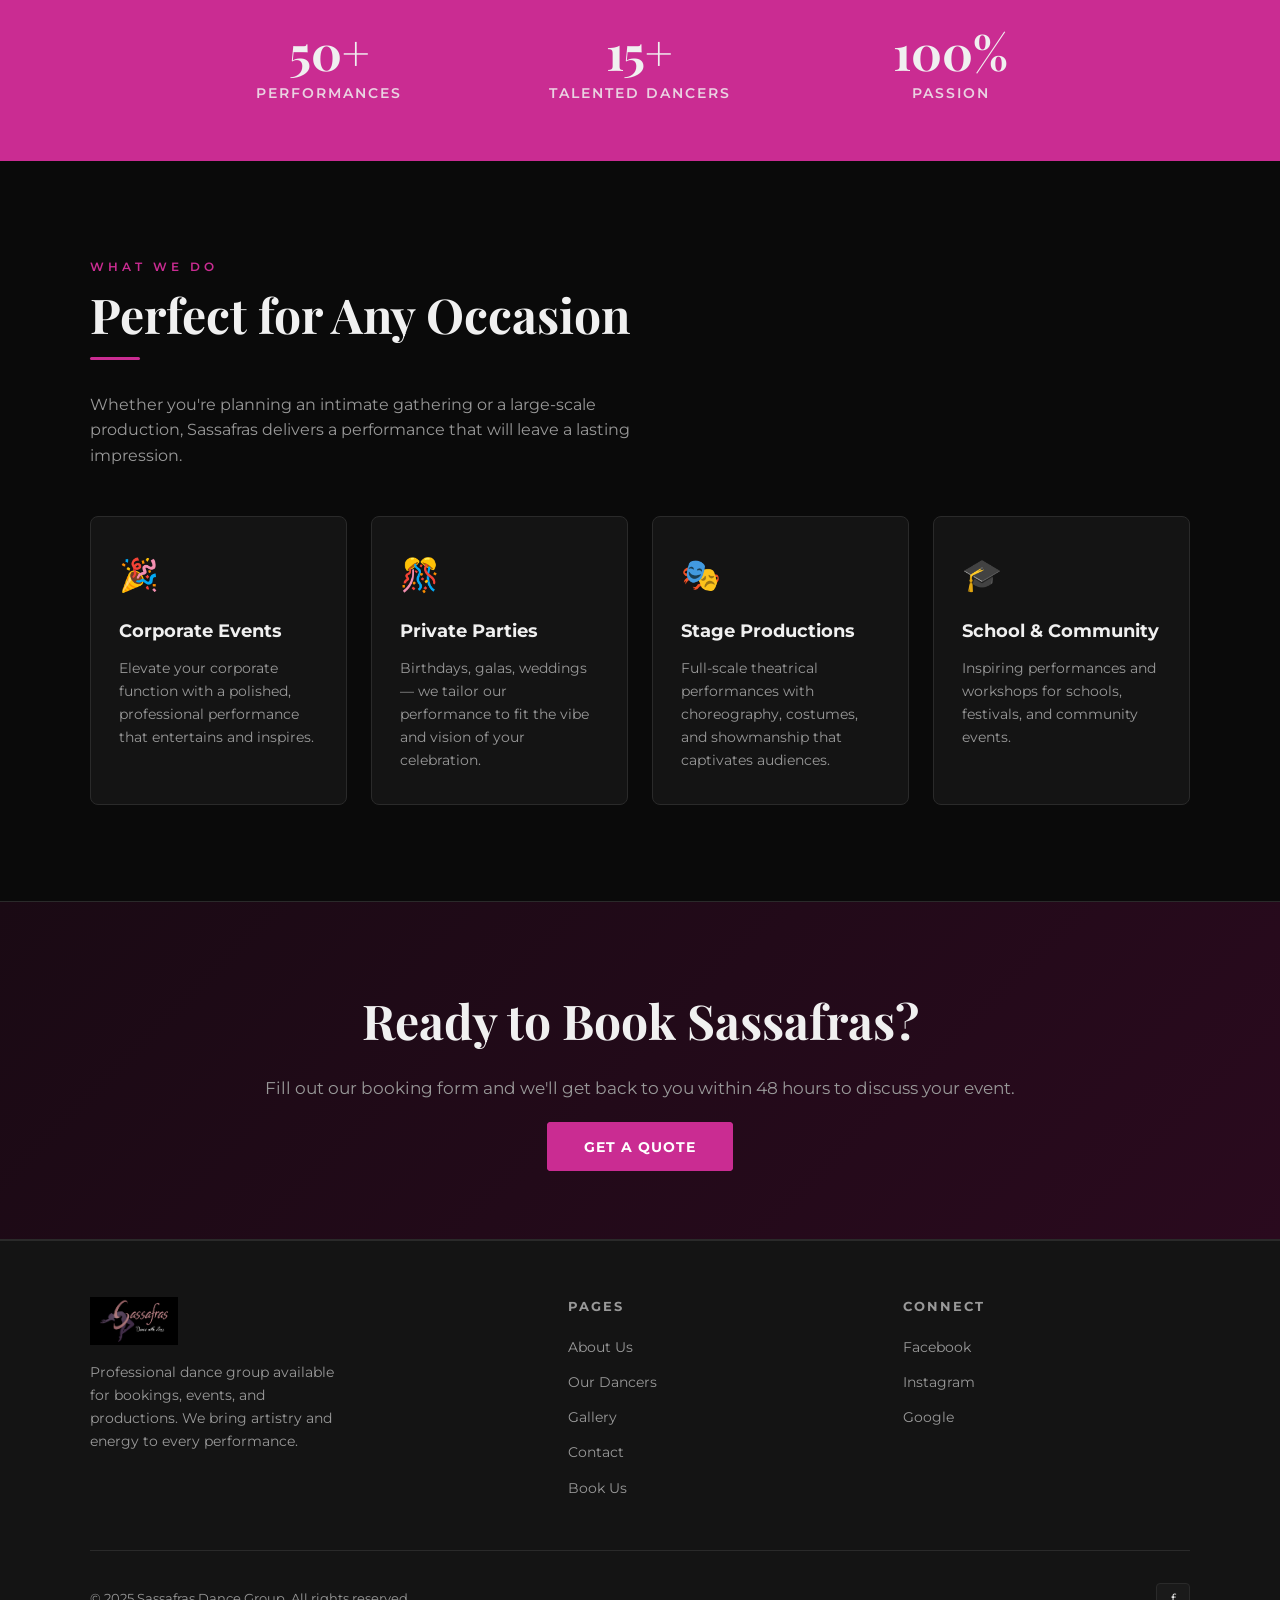
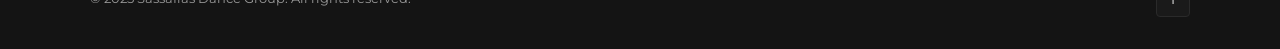
==== commit 931f1cfb: "Update hero text and reduce video opacity to 30%" ====
--- a/index.html
+++ b/index.html
@@ -79,10 +79,12 @@
 
   <!-- HERO -->
   <section class="hero">
-    <div class="hero-content">
-      <p class="hero-eyebrow">Dallas Dance Group</p>
-      <h1>Dance with<br><span>Class.</span></h1>
-      <p>Sassafras celebrates dance at every stage of life — giving women who love to move and perform a platform to keep on thriving and jiving.</p>
+    <video autoplay muted loop playsinline style="position:absolute;top:0;left:0;width:100%;height:100%;object-fit:cover;opacity:0.3;z-index:0;">
+      <source src="videos/Hero/Hero New.mp4" type="video/mp4">
+    </video>
+    <div class="hero-content" style="position:relative;z-index:1;">
+      <h1>Sassafras<br><span>Dance with Class</span></h1>
+      <p>Dallas's premier women's dance group — celebrating dance at every stage of life and giving women who love to move and perform a platform to keep on thriving and jiving.</p>
       <div class="hero-buttons">
         <a href="/book" class="btn-primary">Book Us Now</a>
         <a href="/about" class="btn-outline">Learn More</a>
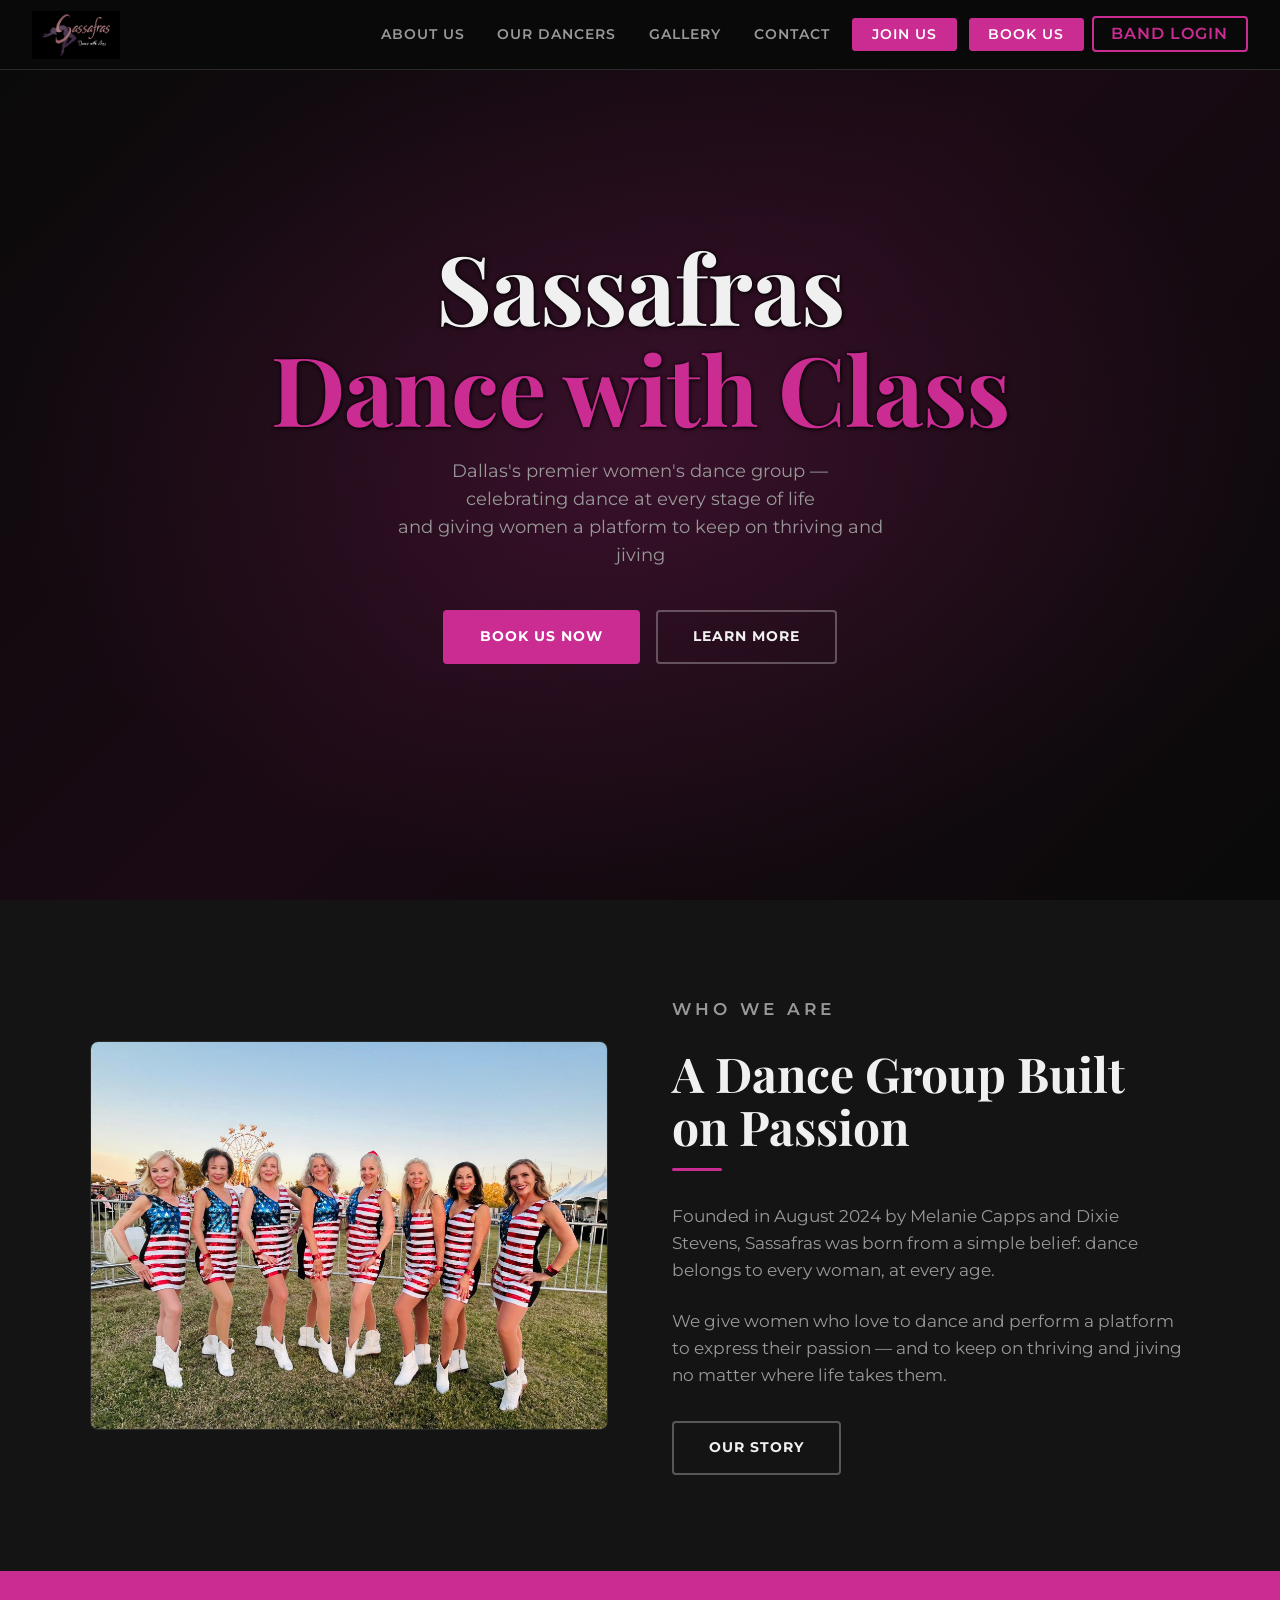
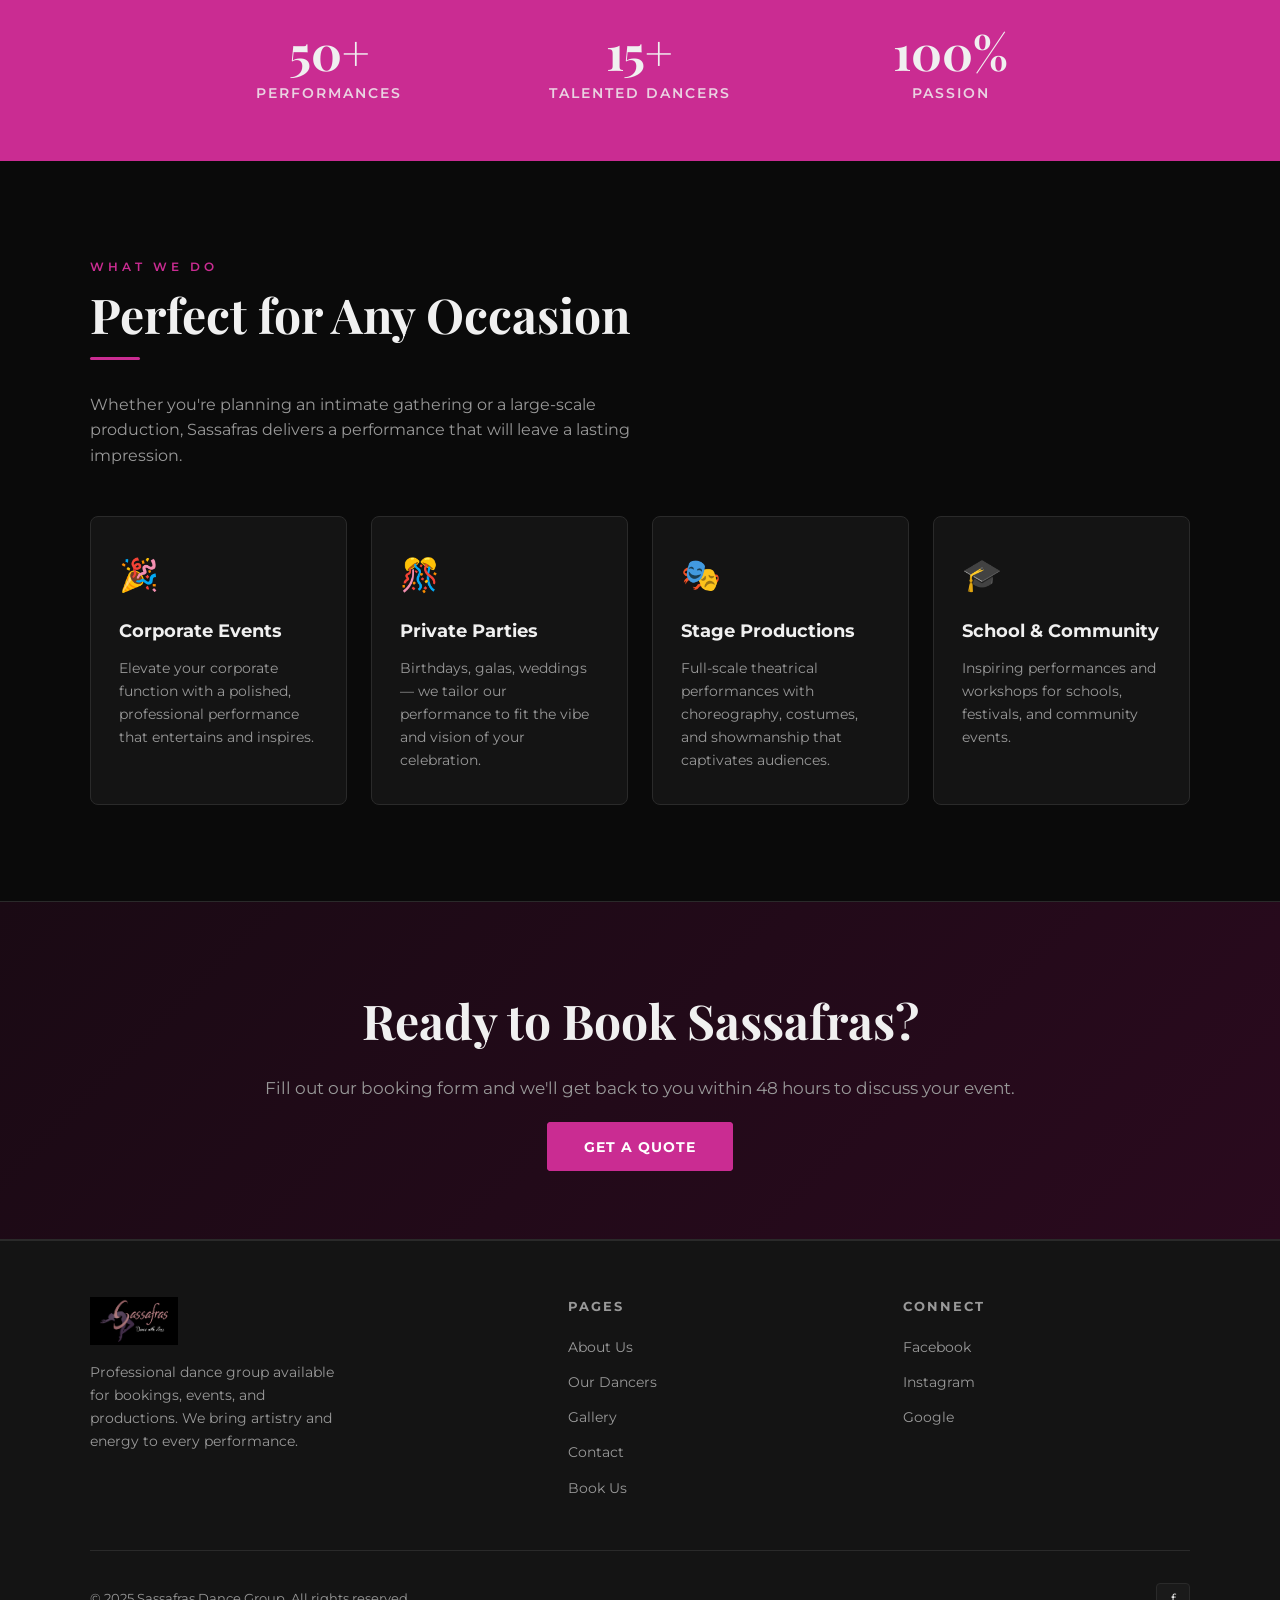
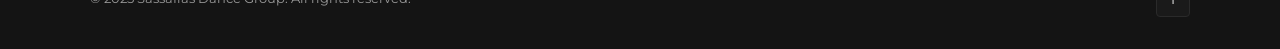
==== commit 09611b6a: "Reformat hero subtext to 3 lines, remove period" ====
--- a/index.html
+++ b/index.html
@@ -79,12 +79,19 @@
 
   <!-- HERO -->
   <section class="hero">
-    <video autoplay muted loop playsinline style="position:absolute;top:0;left:0;width:100%;height:100%;object-fit:cover;opacity:0.3;z-index:0;">
+    <video id="hero-video" autoplay muted loop playsinline style="position:absolute;top:0;left:0;width:100%;height:100%;object-fit:cover;opacity:0.3;z-index:0;">
       <source src="videos/Hero/Hero New.mp4" type="video/mp4">
     </video>
+    <script>
+      var hv = document.getElementById('hero-video');
+      hv.addEventListener('loadedmetadata', function() { hv.currentTime = 1; });
+      hv.addEventListener('timeupdate', function() {
+        if (hv.currentTime < 1) hv.currentTime = 1;
+      });
+    </script>
     <div class="hero-content" style="position:relative;z-index:1;">
       <h1>Sassafras<br><span>Dance with Class</span></h1>
-      <p>Dallas's premier women's dance group — celebrating dance at every stage of life and giving women who love to move and perform a platform to keep on thriving and jiving.</p>
+      <p>Dallas's premier women's dance group —<br>celebrating dance at every stage of life<br>and giving women a platform to keep on thriving and jiving</p>
       <div class="hero-buttons">
         <a href="/book" class="btn-primary">Book Us Now</a>
         <a href="/about" class="btn-outline">Learn More</a>
--- a/css/style.css
+++ b/css/style.css
@@ -190,8 +190,9 @@
   line-height: 1.05;
   margin-bottom: 1.2rem;
   letter-spacing: -1px;
-}
-.hero h1 span { color: var(--pink); }
+  text-shadow: 0 0 3px #000, 1px 1px 4px rgba(0,0,0,0.8);
+}
+.hero h1 span { color: var(--pink); text-shadow: 0 0 3px #000, 1px 1px 4px rgba(0,0,0,0.8); }
 .hero p {
   font-size: 1.1rem;
   color: var(--text-muted);
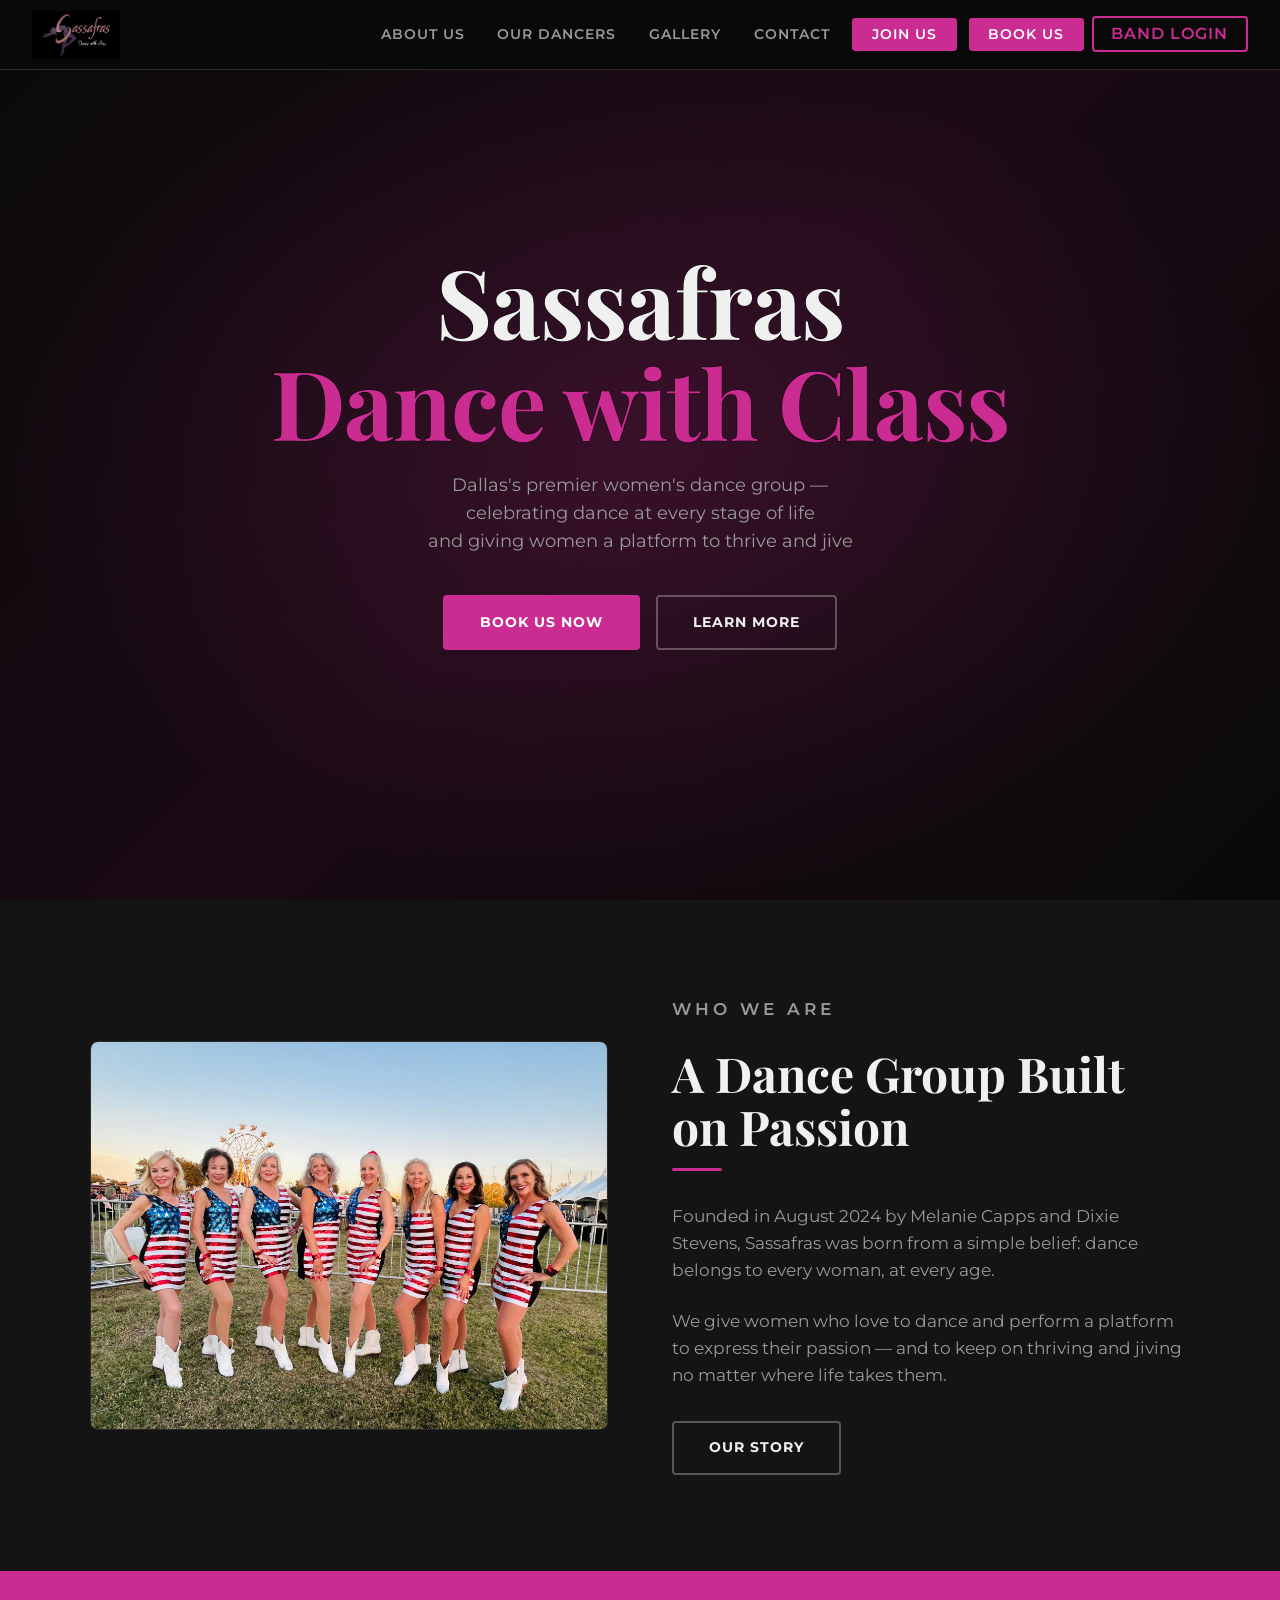
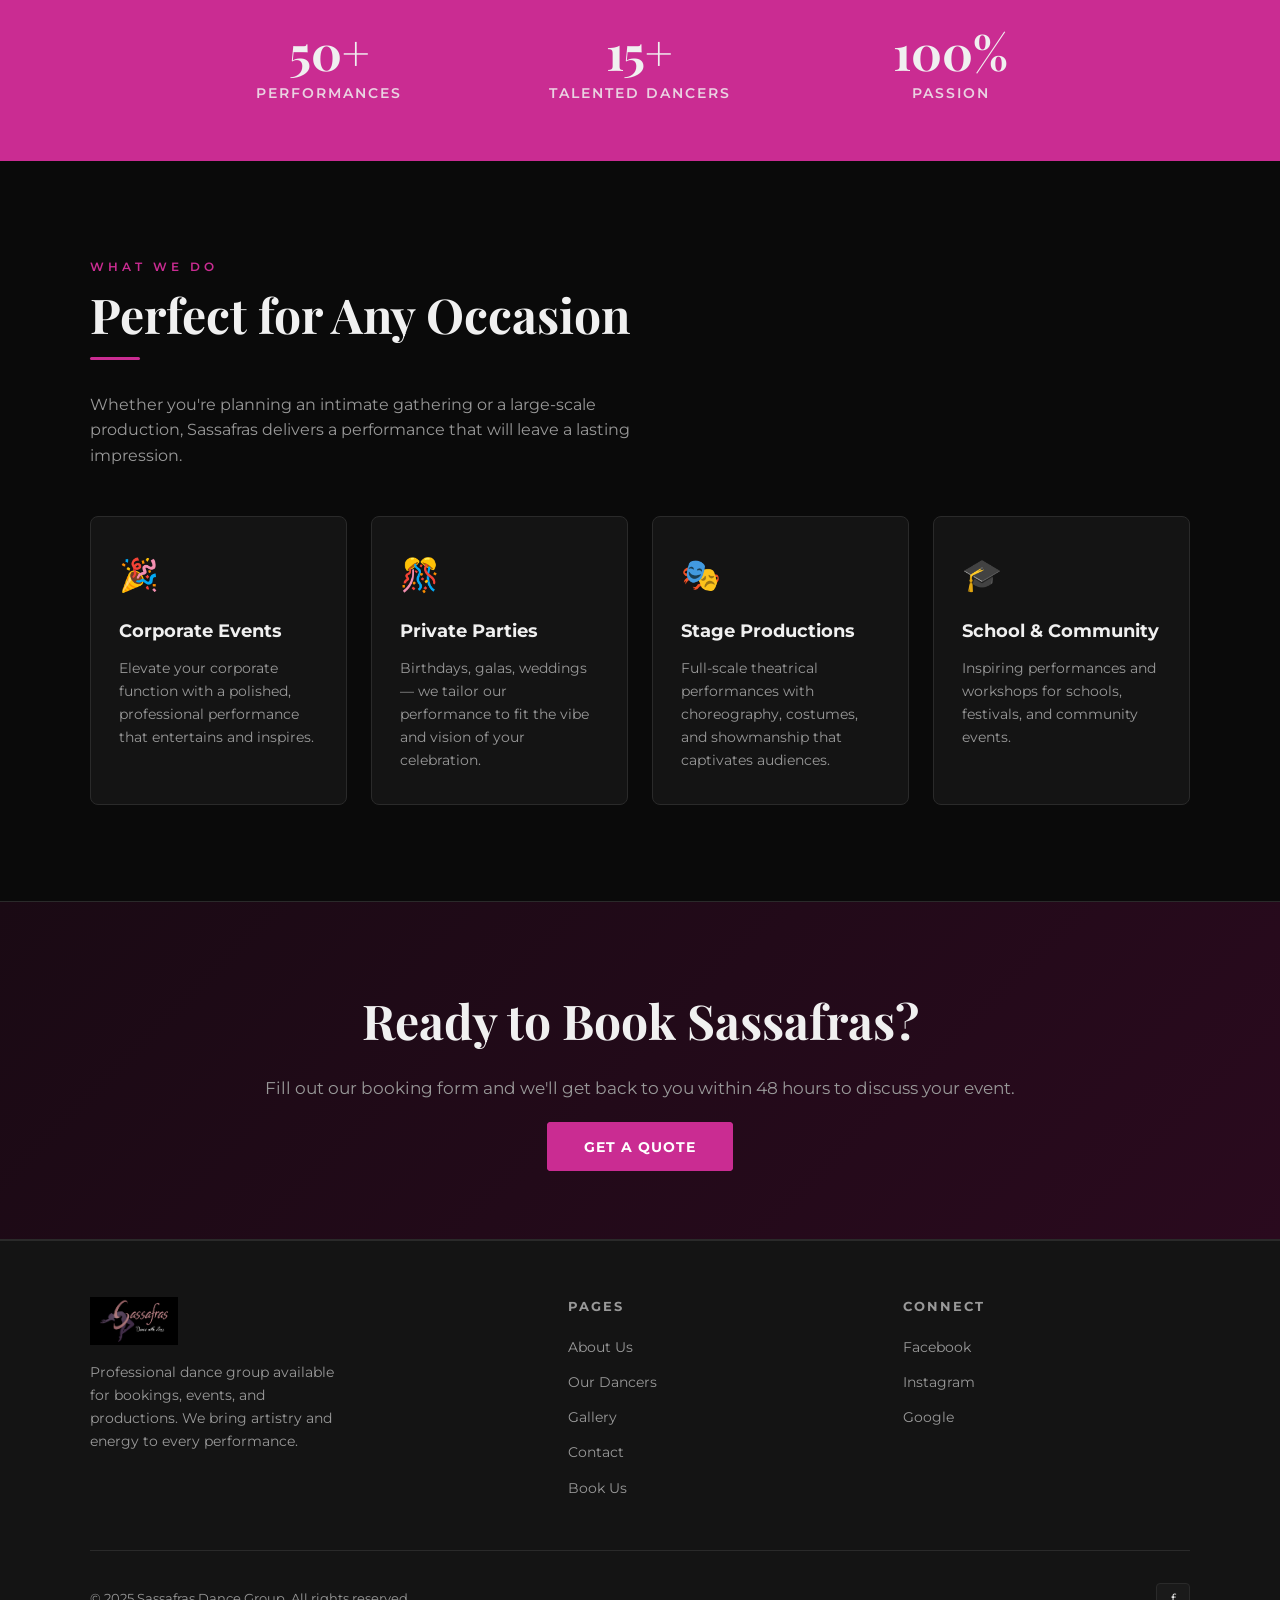
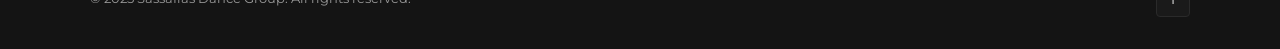
==== commit ce10ea4a: "Fix hero subtext to 3 lines, add black outline to hero heading" ====
--- a/index.html
+++ b/index.html
@@ -91,7 +91,7 @@
     </script>
     <div class="hero-content" style="position:relative;z-index:1;">
       <h1>Sassafras<br><span>Dance with Class</span></h1>
-      <p>Dallas's premier women's dance group —<br>celebrating dance at every stage of life<br>and giving women a platform to keep on thriving and jiving</p>
+      <p>Dallas's premier women's dance group —<br>celebrating dance at every stage of life<br>and giving women a platform to thrive and jive</p>
       <div class="hero-buttons">
         <a href="/book" class="btn-primary">Book Us Now</a>
         <a href="/about" class="btn-outline">Learn More</a>
--- a/css/style.css
+++ b/css/style.css
@@ -190,9 +190,10 @@
   line-height: 1.05;
   margin-bottom: 1.2rem;
   letter-spacing: -1px;
-  text-shadow: 0 0 3px #000, 1px 1px 4px rgba(0,0,0,0.8);
-}
-.hero h1 span { color: var(--pink); text-shadow: 0 0 3px #000, 1px 1px 4px rgba(0,0,0,0.8); }
+  -webkit-text-stroke: 1px rgba(0,0,0,0.8);
+  paint-order: stroke fill;
+}
+.hero h1 span { color: var(--pink); -webkit-text-stroke: 1px rgba(0,0,0,0.8); paint-order: stroke fill; }
 .hero p {
   font-size: 1.1rem;
   color: var(--text-muted);
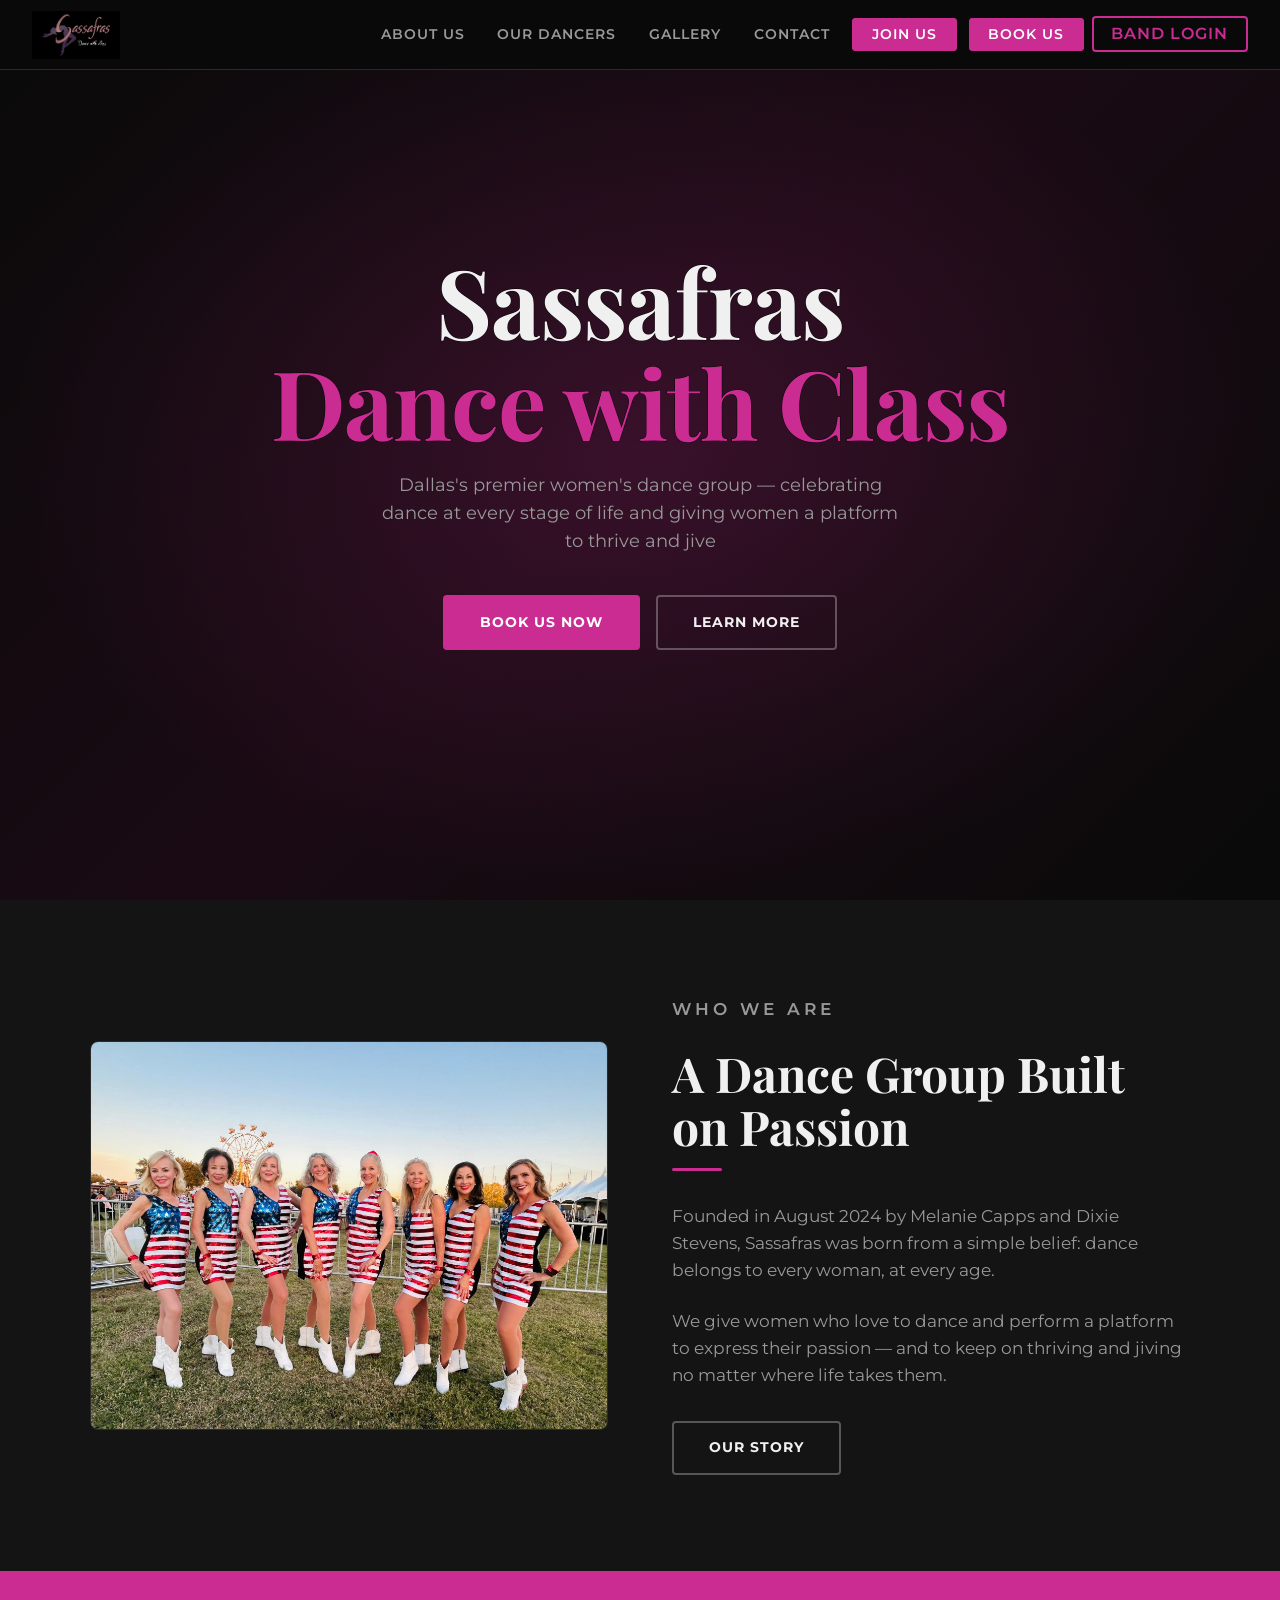
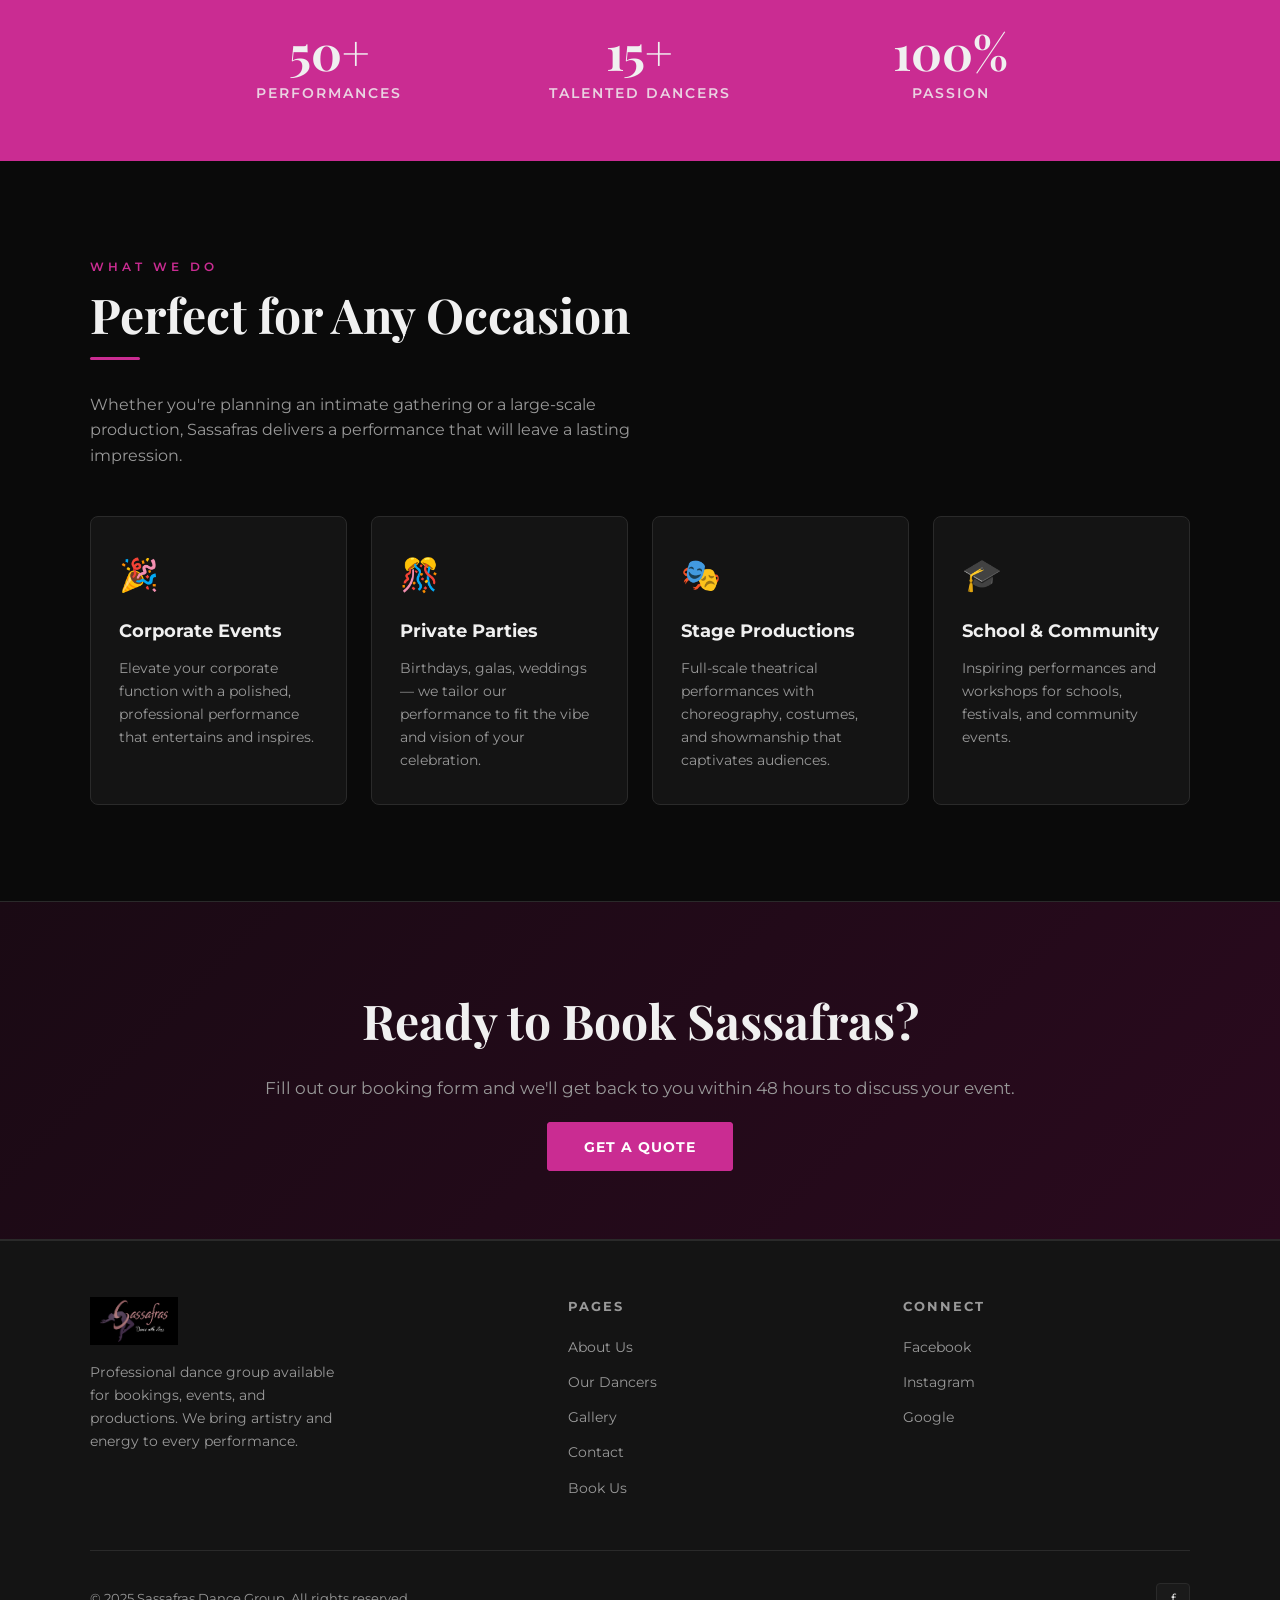
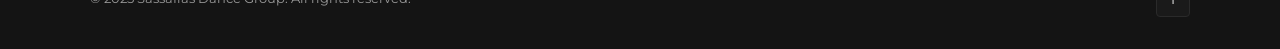
==== commit ec5d4e74: "Fix mobile hero text layout — 2 line heading, 3 line subtext" ====
--- a/index.html
+++ b/index.html
@@ -91,7 +91,7 @@
     </script>
     <div class="hero-content" style="position:relative;z-index:1;">
       <h1>Sassafras<br><span>Dance with Class</span></h1>
-      <p>Dallas's premier women's dance group —<br>celebrating dance at every stage of life<br>and giving women a platform to thrive and jive</p>
+      <p>Dallas's premier women's dance group — celebrating dance at every stage of life and giving women a platform to thrive and jive</p>
       <div class="hero-buttons">
         <a href="/book" class="btn-primary">Book Us Now</a>
         <a href="/about" class="btn-outline">Learn More</a>
--- a/css/style.css
+++ b/css/style.css
@@ -703,4 +703,5 @@
   .stats-grid { grid-template-columns: 1fr; gap: 1.5rem; }
   .footer-inner { grid-template-columns: 1fr; gap: 2rem; }
   .footer-bottom { flex-direction: column; text-align: center; }
-}
+  .hero h1 { font-size: 2.4rem; letter-spacing: 0; }
+}
